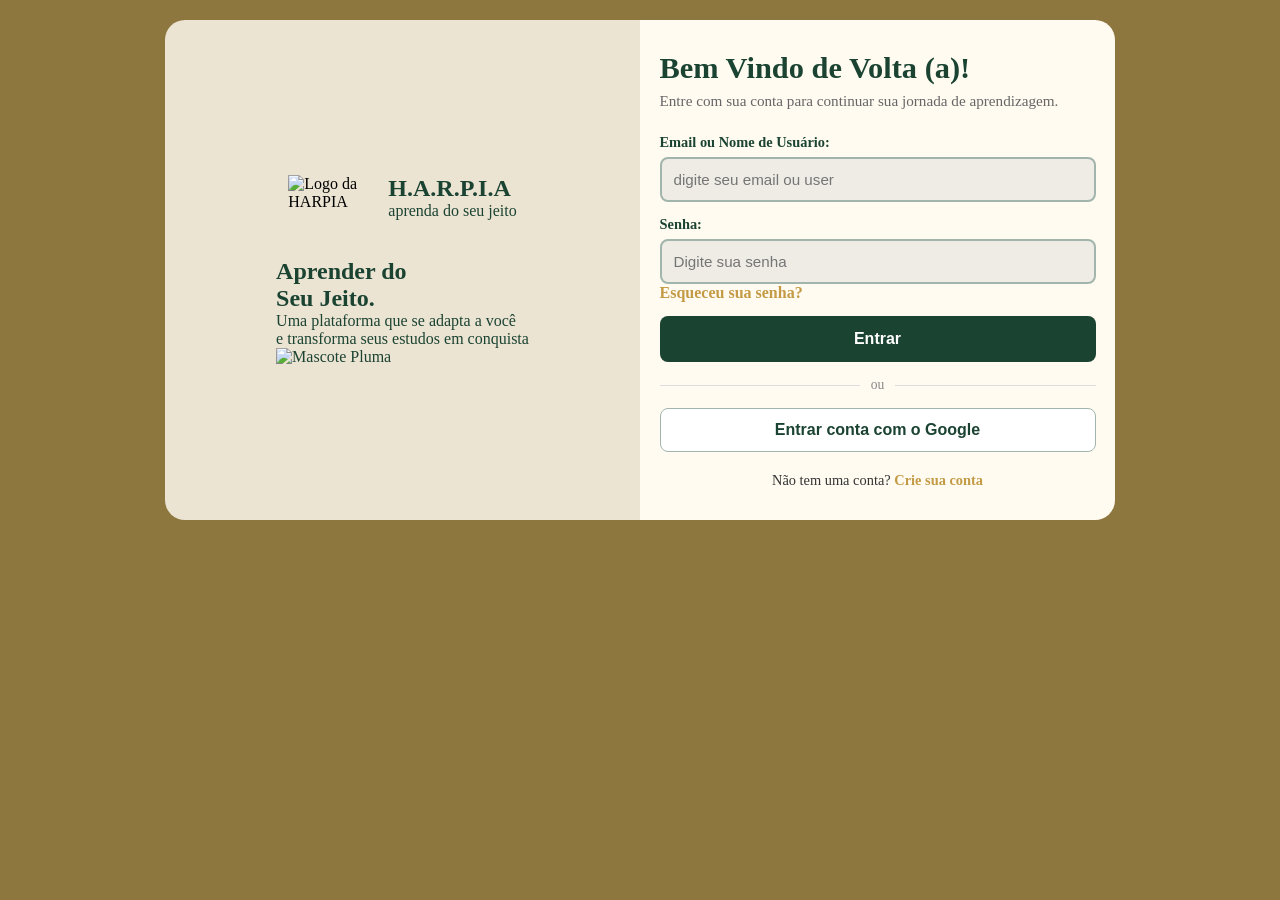
==== login.html @ 1c67f2ce "Fix Login/Cadastro" ====
<!doctype html>
<html lang="pt-br">
  <head>
    <meta charset="UTF-8" />
    <meta name="viewport" content="width=device-width, initial-scale=1.0" />
    <title>Página Login</title>
    <link rel="stylesheet" href="Css/login.css">
  </head>
  <body>
    <main class="login-container">
      <section class="lado-esquerdo">
        <div class="logo">
          <img src="assets/imgs/Logo_HARPIA.png" alt="Logo da HARPIA" />

          <div class="titulo-container">
            <h1>H.A.R.P.I.A</h1>
            <span>aprenda do seu jeito</span>
          </div>
        </div>

        <div class="banner-pluma">
          <h2>
            Aprender do <br />
            Seu Jeito.
          </h2>
          <p>
            Uma plataforma que se adapta a você <br />
            e transforma seus estudos em conquista
          </p>
          <img src="assets/imgs/Pluma.png" alt="Mascote Pluma" />
        </div>
      </section>

      <section class="lado-direito">

<div class="LoginConta">
        
<div class="form-header">
<h2>Bem Vindo de Volta (a)!</h2>
<p>Entre com sua conta para continuar sua jornada 
de aprendizagem.</p>
</div>

<form action="">

<div class="form-group">
<label for="usuário">Email ou Nome de Usuário:</label>
<div class="input-container">
<input type="text" id="usuário" placeholder="digite seu email ou user">

</div>
</div>

<div class="form-row">
<div class="form-group">
<label for="senha">Senha:</label>
<input type="password" id="senha" placeholder="Digite sua senha">
  <a href="#" class="link-esqueceu-senha">Esqueceu sua senha?</a>
</div>
</div>

<button type="submit" class="btn-criar">Entrar</button>
            
<div class="divisor">
<span>ou</span>
</div>
            
<button type="button" class="btn-google"> Entrar conta com o Google</button>

<p class="form-footer">Não tem uma conta? <a href="CriarConta.html">Crie sua conta</a></p>
</form>

</div>

</section>

    </main>
  </body>
</html>
---- Css/login.css ----
* {
    margin: 0;
    padding: 0;
    box-sizing: border-box;
}

body {
    background-color: #8e763f;
    padding: 20px;
}

.login-container {
    display: flex;
    flex-direction: row;
    width: 100%;
    max-width: 950px;
    min-height: 500px;
    margin: auto;
    border-radius: 20px;
    overflow: hidden;
}

.lado-esquerdo, .lado-direito {
    flex: 1;
}

.lado-esquerdo {
    background-color: #ECE4D3;
    display: flex;
    justify-content: center;
    align-items: center;
    flex-direction: column;
}

.logo {
    display: flex;
    margin-bottom: 38px;
}

.logo img {
    width: 100px;
    height: auto;
}

.titulo-container {
    color:#1B4332;
    display: flex;
    justify-content: center;
    flex-direction: column;
}

.banner-pluma {
    color: #1B4332;
}

.lado-direito {                   
    background-color: #FFFBf1; 
    display: flex;
    justify-content: center;    
    align-items: center;        
}

.form-header {
    margin-bottom: 24px;
}

.form-header h2 {
    font-size: 1.9rem;
    color: #1B4332;
    font-weight: bold;
    margin-bottom: 6px;
}

.form-header p {
    font-size: 0.95rem;
    color: #666;
}

.form-row {
    display: grid;
    grid-template-columns: repeat(2, 1fr);  
    width: 200%;
}

.form-group {
    display: flex;
    flex-direction: column;
    margin-bottom: 14px;
    width: 100%;
}

.form-group label {
    font-size: 0.9rem;
    color: #1B4332;
    font-weight: bold;
    margin-bottom: 6px;
}

.form-group input {
    width: 100%;
    padding: 12px;
    border: 2px solid #A2B5AC; 
    border-radius: 8px;       
    background-color: #EFECE6; 
    font-size: 0.95rem;
    color: #333;
    outline: none;
}

.form-group input:focus {
    border: 2px solid #1B4332;
}

.input-container {
    position: relative;
    display: flex;
    align-items: center;
    width: 100%;
}

.link-esqueceu-senha {
    color: #C49A45;
    text-decoration: none;
    font-weight: bold;
}

.btn-criar {
    width: 100%;
    background-color: #1B4332;
    color: #FFF;
    border: none;
    padding: 14px;
    border-radius: 8px;
    font-size: 1rem;
    font-weight: bold;
    cursor: pointer;
}

.divisor {
    display: flex;
    align-items: center;
    text-align: center;
    margin: 15px 0;
    color: #888;
    font-size: 0.85rem;
}

.divisor::before, .divisor::after {
    content: '';
    flex: 1;
    border-bottom: 1px solid #DDD;
}

.divisor:not(:empty)::before { margin-right: .8em; }
.divisor:not(:empty)::after { margin-left: .8em; }

.btn-google {
    width: 100%;
    background-color: #FFF;
    color: #1B4332;
    border: 1px solid #A2B5AC;
    padding: 12px;
    border-radius: 8px;
    font-size: 1rem;
    font-weight: bold;
    cursor: pointer;
    display: flex;
    justify-content: center;
    align-items: center;
    gap: 10px;
}

.form-footer {
    text-align: center;
    margin-top: 20px;
    font-size: 0.9rem;
    color: #333;
}

.form-footer a {
    color: #C49A45;
    text-decoration: none;
    font-weight: bold;
}
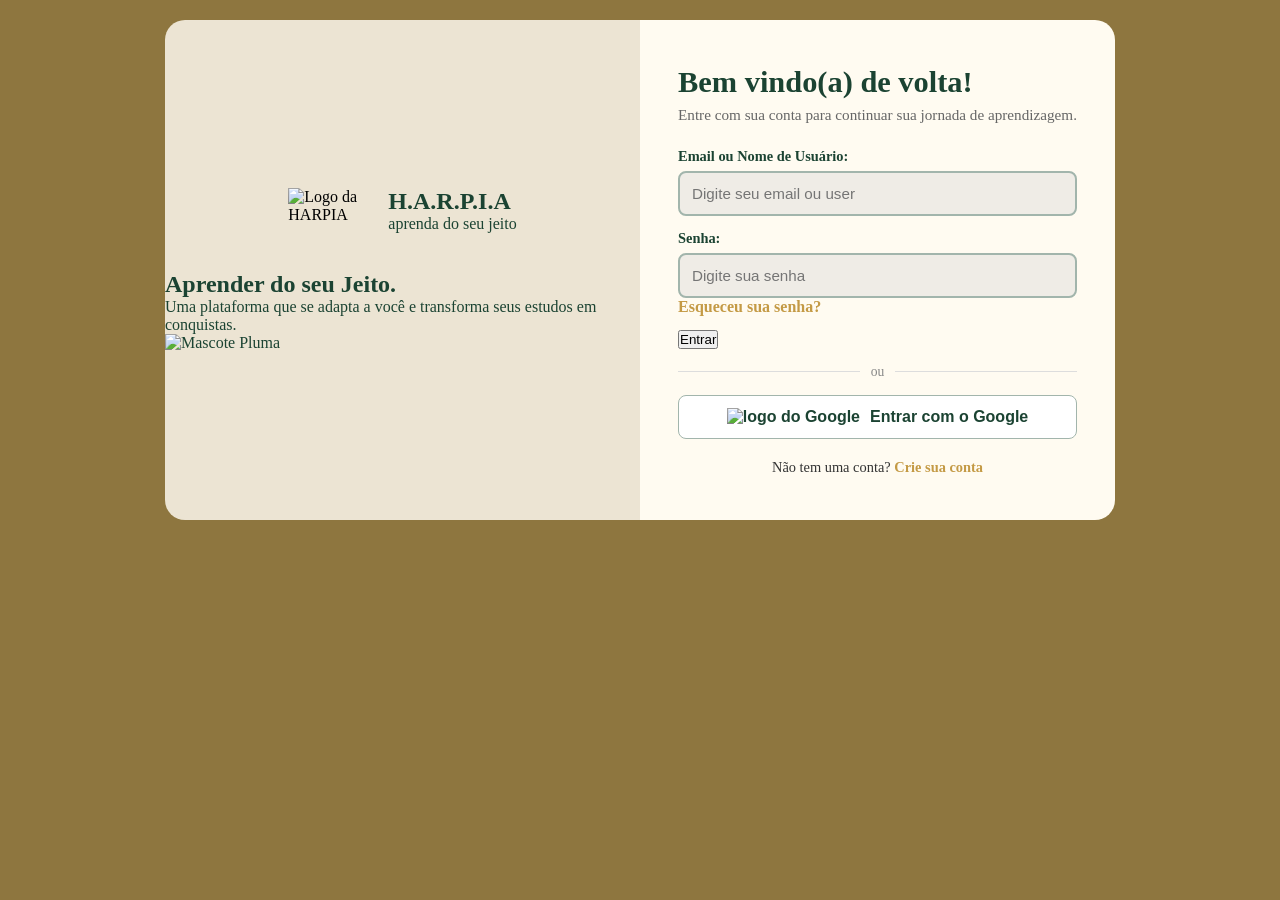
==== commit 2d09a6ef: "adicionado plugins de acessibilidade na página cadastro" ====
--- a/login.html
+++ b/login.html
@@ -4,7 +4,15 @@
     <meta charset="UTF-8" />
     <meta name="viewport" content="width=device-width, initial-scale=1.0" />
     <title>Página Login</title>
-    <link rel="stylesheet" href="Css/login.css">
+
+    <link rel="stylesheet" href="Css/login.css" />
+
+    <link rel="preconnect" href="https://fonts.googleapis.com" />
+    <link rel="preconnect" href="https://fonts.gstatic.com" crossorigin />
+    <link
+      href="https://fonts.googleapis.com/css2?family=Inter:ital,opsz,wght@0,14..32,100..900;1,14..32,100..900&display=swap"
+      rel="stylesheet"
+    />
   </head>
   <body>
     <main class="login-container">
@@ -19,61 +27,84 @@
         </div>
 
         <div class="banner-pluma">
-          <h2>
-            Aprender do <br />
-            Seu Jeito.
-          </h2>
+          <h2>Aprender do seu Jeito.</h2>
           <p>
-            Uma plataforma que se adapta a você <br />
-            e transforma seus estudos em conquista
+            Uma plataforma que se adapta a você e transforma seus estudos em
+            conquistas.
           </p>
           <img src="assets/imgs/Pluma.png" alt="Mascote Pluma" />
         </div>
       </section>
 
       <section class="lado-direito">
+        <div class="login-conta">
+          <div class="form-header">
+            <h2>Bem vindo(a) de volta!</h2>
+            <p>
+              Entre com sua conta para continuar sua jornada de aprendizagem.
+            </p>
+          </div>
 
-<div class="LoginConta">
-        
-<div class="form-header">
-<h2>Bem Vindo de Volta (a)!</h2>
-<p>Entre com sua conta para continuar sua jornada 
-de aprendizagem.</p>
-</div>
+          <form action="">
+            <div class="form-group">
+              <label for="usuario">Email ou Nome de Usuário:</label>
+              <input
+                type="text"
+                id="usuario"
+                placeholder="Digite seu email ou user"
+                required
+              />
+            </div>
 
-<form action="">
+            <div class="form-group">
+              <label for="senha">Senha:</label>
+              <input
+                type="password"
+                id="senha"
+                placeholder="Digite sua senha"
+                required
+              />
+              <a href="#" class="link-esqueceu-senha">Esqueceu sua senha?</a>
+            </div>
 
-<div class="form-group">
-<label for="usuário">Email ou Nome de Usuário:</label>
-<div class="input-container">
-<input type="text" id="usuário" placeholder="digite seu email ou user">
+            <button type="submit" class="btn-entrar">Entrar</button>
 
-</div>
-</div>
+            <div class="divisor">
+              <span>ou</span>
+            </div>
 
-<div class="form-row">
-<div class="form-group">
-<label for="senha">Senha:</label>
-<input type="password" id="senha" placeholder="Digite sua senha">
-  <a href="#" class="link-esqueceu-senha">Esqueceu sua senha?</a>
-</div>
-</div>
+            <button type="button" class="btn-google">
+              <img
+                src="assets/icon-google.svg"
+                alt="logo do Google"
+                class="icon-google"
+              />
+              Entrar com o Google
+            </button>
 
-<button type="submit" class="btn-criar">Entrar</button>
-            
-<div class="divisor">
-<span>ou</span>
-</div>
-            
-<button type="button" class="btn-google"> Entrar conta com o Google</button>
+            <p class="form-footer">
+              Não tem uma conta? <a href="index.html">Crie sua conta</a>
+            </p>
+          </form>
+        </div>
+      </section>
+    </main>
 
-<p class="form-footer">Não tem uma conta? <a href="CriarConta.html">Crie sua conta</a></p>
-</form>
+    <!-- Plugin VLibras -->
 
-</div>
+    <div vw class="enabled">
+      <div vw-access-button class="active"></div>
+      <div vw-plugin-wrapper>
+        <div class="vw-plugin-top-wrapper"></div>
+      </div>
+    </div>
+    <script src="https://vlibras.gov.br/app/vlibras-plugin.js"></script>
+    <script src="JavaScript/login.js"></script>
 
-</section>
-
-    </main>
+    <!-- plugin acessibiidade -->
+    <script
+      src="https://cdn.jsdelivr.net/npm/sienna-accessibility/dist/sienna-accessibility.umd.js"
+      async
+    ></script>
   </body>
 </html>
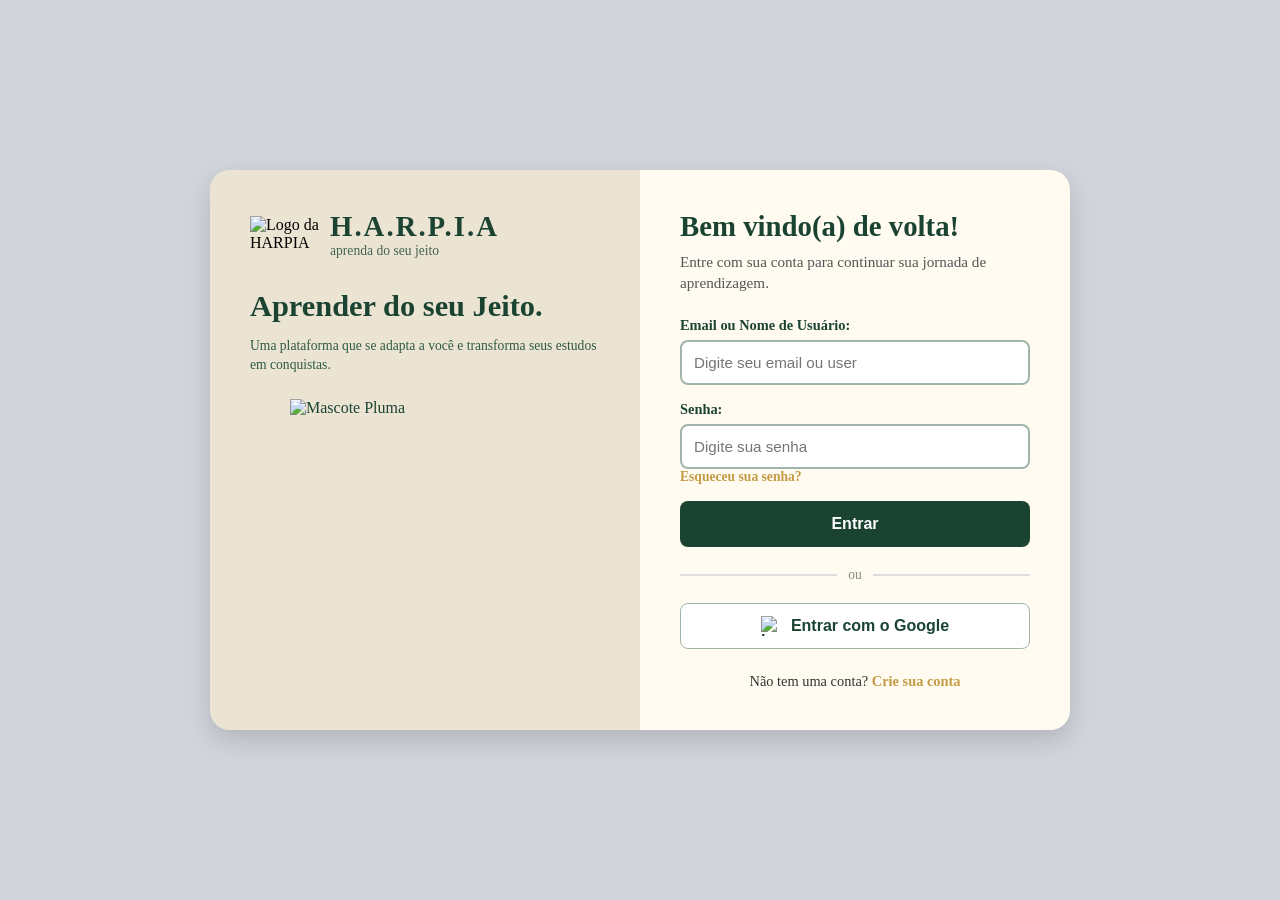
==== commit 67a43f5b: "adicionado redirecionamento da página de login para a página de usuário." ====
--- a/login.html
+++ b/login.html
@@ -45,7 +45,7 @@
             </p>
           </div>
 
-          <form action="">
+          <form action="pg-usuario.html" method="get">
             <div class="form-group">
               <label for="usuario">Email ou Nome de Usuário:</label>
               <input
--- a/Css/login.css
+++ b/Css/login.css
@@ -5,52 +5,92 @@
 }
 
 body {
-    background-color: #8e763f;
+    background-color: #D1D5DB;
+    font-family: 'Inter';
+    min-height: 100vh;
+    display: flex;
+    justify-content: center;
+    align-items: center;
     padding: 20px;
+    
 }
 
 .login-container {
     display: flex;
     flex-direction: row;
     width: 100%;
-    max-width: 950px;
-    min-height: 500px;
+    max-width: 860px;
+    min-height: 540px;
     margin: auto;
     border-radius: 20px;
     overflow: hidden;
+    box-shadow: 0 10px 25px rgba(0, 0, 0, 0.15);
 }
 
 .lado-esquerdo, .lado-direito {
     flex: 1;
+    padding: 40px;
 }
 
 .lado-esquerdo {
     background-color: #ECE4D3;
     display: flex;
-    justify-content: center;
-    align-items: center;
     flex-direction: column;
+    justify-content: flex-start;
+    padding: 50px, 40px;
 }
 
 .logo {
     display: flex;
-    margin-bottom: 38px;
+    align-items: center;
+    
+    width: 100%;
 }
 
 .logo img {
-    width: 100px;
+    width: 80px;
     height: auto;
 }
 
 .titulo-container {
     color:#1B4332;
     display: flex;
-    justify-content: center;
     flex-direction: column;
 }
 
+.titulo-container h1 {
+    font-size: 1.8rem;
+    letter-spacing: 2px;
+}
+
+.titulo-container span {
+    font-size: 0.85rem;
+    opacity: 0.8;
+}
+
 .banner-pluma {
     color: #1B4332;
+    width: 100%;
+    margin-top: 30px;
+}
+
+.banner-pluma h2 {
+    font-size: 1.9rem;
+    letter-spacing: 1.2;
+    margin-bottom: 12px;
+}
+
+.banner-pluma p {
+    font-size: 0.85rem;
+    line-height: 1.4;
+    color: #2d5a45;
+}
+
+.banner-pluma img {
+    max-width: 270px;
+    height: auto;
+    display: block;
+    margin: 25px auto;
 }
 
 .lado-direito {                   
@@ -60,32 +100,32 @@
     align-items: center;        
 }
 
+.login-conta {
+    width: 100%;
+    max-width: 380px;
+}
+
 .form-header {
     margin-bottom: 24px;
 }
 
 .form-header h2 {
-    font-size: 1.9rem;
-    color: #1B4332;
-    font-weight: bold;
-    margin-bottom: 6px;
+    font-size: 1.8rem;
+    color: #1B4332;
+    font-weight: bold;
+    margin-bottom: 8px;
 }
 
 .form-header p {
     font-size: 0.95rem;
-    color: #666;
-}
-
-.form-row {
-    display: grid;
-    grid-template-columns: repeat(2, 1fr);  
-    width: 200%;
+    color: #555;
+    line-height: 1.4;
 }
 
 .form-group {
     display: flex;
     flex-direction: column;
-    margin-bottom: 14px;
+    margin-bottom: 16px;
     width: 100%;
 }
 
@@ -101,30 +141,31 @@
     padding: 12px;
     border: 2px solid #A2B5AC; 
     border-radius: 8px;       
-    background-color: #EFECE6; 
+    background-color: white; 
     font-size: 0.95rem;
-    color: #333;
     outline: none;
 }
 
 .form-group input:focus {
     border: 2px solid #1B4332;
-}
-
-.input-container {
-    position: relative;
-    display: flex;
-    align-items: center;
-    width: 100%;
 }
 
 .link-esqueceu-senha {
     color: #C49A45;
     text-decoration: none;
     font-weight: bold;
-}
-
-.btn-criar {
+    font-size: 0.85rem;
+}
+
+.link-esqueceu-senha:hover {
+    color: #a88334;
+}
+
+.btn-entrar {
+    display: flex;
+    align-items: center;
+    justify-content: center;
+    gap: 12px;
     width: 100%;
     background-color: #1B4332;
     color: #FFF;
@@ -134,25 +175,37 @@
     font-size: 1rem;
     font-weight: bold;
     cursor: pointer;
+    margin-top: 8px;
+    transition: background-color 0.2s;
+}
+
+.btn-entrar:hover {
+        background-color: #245e46;
+}
+
+.icon-google {
+    width: 20px;
+    height: 20px;
+    display: block;
 }
 
 .divisor {
     display: flex;
     align-items: center;
     text-align: center;
-    margin: 15px 0;
+    margin: 20px 0;
     color: #888;
     font-size: 0.85rem;
 }
 
 .divisor::before, .divisor::after {
-    content: '';
+    content: "";
     flex: 1;
-    border-bottom: 1px solid #DDD;
-}
-
-.divisor:not(:empty)::before { margin-right: .8em; }
-.divisor:not(:empty)::after { margin-left: .8em; }
+    border-bottom: 2px solid #DDD;
+}
+
+.divisor:not(:empty)::before { margin-right: 0.8em; }
+.divisor:not(:empty)::after { margin-left: 0.8em; }
 
 .btn-google {
     width: 100%;
@@ -168,11 +221,16 @@
     justify-content: center;
     align-items: center;
     gap: 10px;
+    transition: background-color 0.2s;
+}
+
+.btn-google:hover {
+    background-color: #f5f7f0;
 }
 
 .form-footer {
     text-align: center;
-    margin-top: 20px;
+    margin-top: 24px;
     font-size: 0.9rem;
     color: #333;
 }
@@ -181,4 +239,43 @@
     color: #C49A45;
     text-decoration: none;
     font-weight: bold;
+}
+
+.form-footer a:hover {
+    color: #a88334;
+}
+
+@media (max-width: 768px) {
+    body {
+        padding: 10px;
+    }
+
+    .login-container {
+        flex-direction: column;
+        min-height: auto;
+    }
+
+    body:has([vw].enabled).login-container {
+        padding-bottom: 180px;
+    }
+
+    .lado-esquerdo {
+        padding: 30px 20px;
+        gap: 40px;
+    }
+
+    .lado-direito {
+        padding: 40px 20px;
+    }
+
+    /* estilos para plugin acessibilidade */
+    .asw-container .asw-menu {
+        width: calc(100% - 24px) !important;
+        height: 65vh !important;
+        top: 80px !important;
+        left: 12px !important;
+        border-radius: 16px !important;
+        box-shadow: 0 8px 30px rgba(0, 0, 0, 0.3) !important;
+        overflow: hidden !important;
+    }
 }
